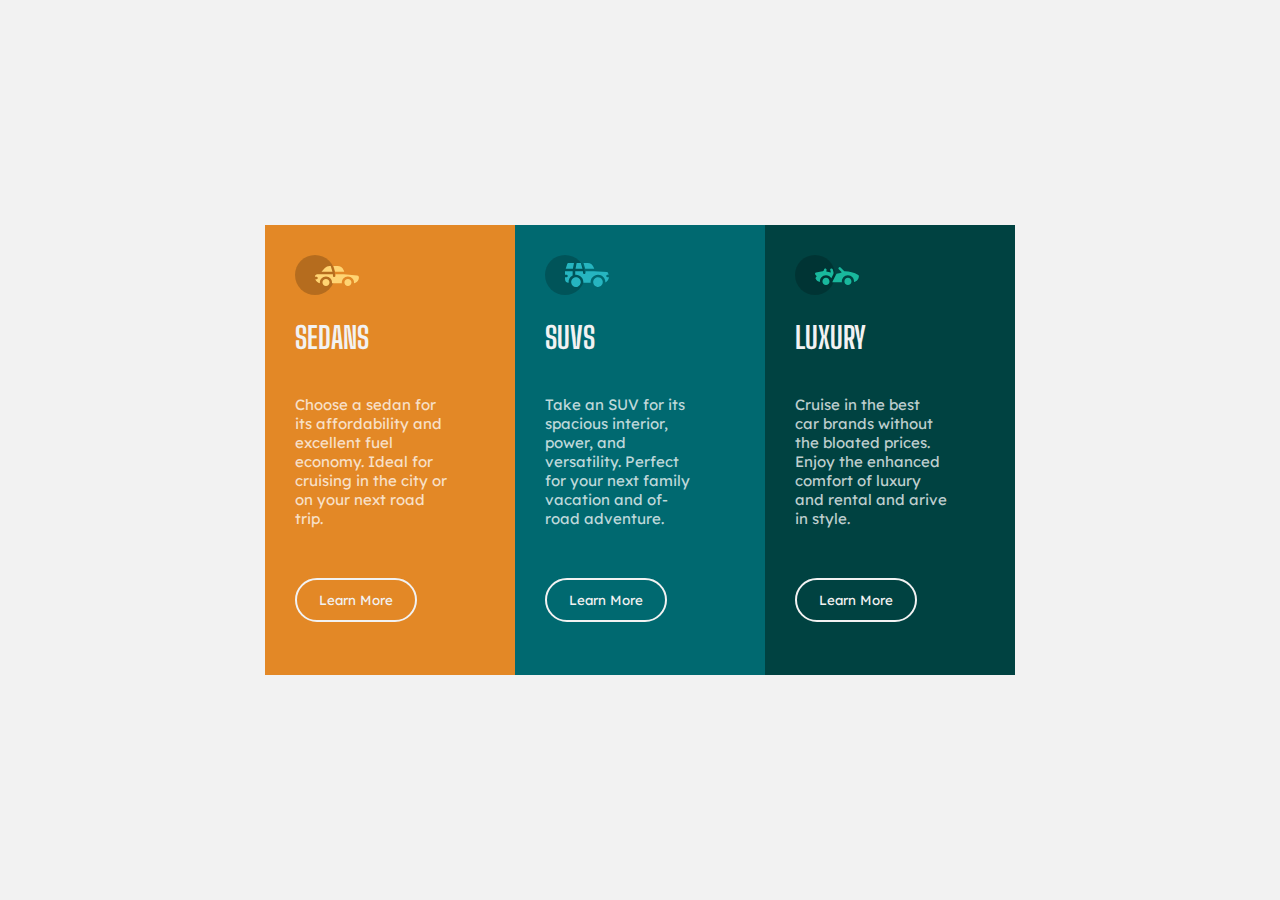
==== grid and flexbox with zuri/grid.html @ 2060723f "commit" ====
<!DOCTYPE html>
<html lang="en">
<head>
    <meta charset="UTF-8">
    <meta http-equiv="X-UA-Compatible" content="IE=edge">
    <meta name="viewport" content="width=device-width, initial-scale=1.0">
    <title>Document</title>
    <link rel="stylesheet" href="style.css">
</head>
<body>
    <main class="center">
        <section id="grid">
            <div class="grid-item">
                <div class="text">
                    <img src="icon-sedans.svg">
                    <h1>SEDANS</h1>
                    <p>Choose a sedan for its affordability and excellent fuel economy.
                        Ideal for cruising in the city or on your next road trip.
                    </p>
                    <button class="button1">Learn More</button>
                </div>
            </div>
            <div class="grid-item">
                <div class="text">
                    <img src="Copy of icon-suvs.svg">
                    <h1>SUVS</h1>
                    <p>Take an SUV for its spacious interior, power, and versatility. Perfect
                        for your next family vacation and of-road adventure.
                    </p>
                    <button class="button2">Learn More</button>
                </div>
            </div>
            <div class="grid-item">
                <div class="text">
                    <img src="Copy of icon-luxury.svg">
                    <h1>LUXURY</h1>
                    <p>
                        Cruise in the best car brands without the bloated prices. Enjoy the enhanced
                        comfort of luxury and rental and arive in style.
                    </p>
                    <button class="button3">Learn More</button>
                </div>
            </div>
        </section>
    </main>
</body>
</html>
---- grid and flexbox with zuri/style.css ----
@import url("https://fonts.googleapis.com/css2?family=Lexend+Deca&display=swap");
@import url("https://fonts.googleapis.com/css2?family=Big+Shoulders+Display:wght@700&display=swap");
*{
    margin: 0;
    padding: 0;
    box-sizing: border-box;
}
/* colors */

:root{
    /* Primary */
    --bright-orange: hsl(31, 77%, 52%);
    --dark-cyan: hsl(184, 100%, 22%);
    --very-dark-cyan: hsl(179, 100%, 13%);
    /* Neutral */
    --transparent-white: hsla(0, 0%, 100%, 0.75);
    --very-light-gray: hsl(0, 0%, 95%);
}
body{
    background: var(--very-light-gray);
    font-size: 15px;
}
body h1{
    font-family: 'Big Shoulders Display', sans-serif;
    color: var(--very-light-gray);
}
body p{
    font-family: 'Lexend Deca', sans-serif;
    color: var(--transparent-white);
    margin-top: 40px;
}
img{
    margin-bottom: 20px;
}
.text{
    padding: 30px;
    width: 85%;
}
button{
    font-family: 'Lexend Deca', sans-serif;
    color: var(--very-light-gray);
    padding: 12px;
    width: 80%;
    border: var(--very-light-gray) 2px solid;
    background: none;
    border-radius: 30px;
    transition: 0.3s ease-in-out;
    margin-top: 50px;
}
.button1:hover{
    cursor: pointer;
    color: var(--bright-orange);
    background: var(--very-light-gray);
    border: var(--very-light-gray) 2px solid;
}
.button2:hover{
    cursor: pointer;
    color: var(--dark-cyan);
    background: var(--very-light-gray);
    border: var(--very-light-gray) 2px solid;
}
.button3:hover{
    cursor: pointer;
    color: var(--very-dark-cyan);
    background: var(--very-light-gray);
    border: var(--very-light-gray) 2px solid;
}
.center{
    height: 100vh;
    display: flex;
    justify-content: center;
    align-items: center;
}
#flex{
    display: flex;
    flex-wrap: nowrap;
    width: 750px;
    height: 450px;
    border-radius: 5px;
    background: var(--bright-orange);
}
.flex-item1{
    min-width: 110px;
    width: 35%;
    height: 100%;
    background: var(--bright-orange);
}
.flex-item2{
    min-width: 110px;
    width: 35%;
    height: 100%;
    background: var(--dark-cyan);
}
.flex-item3{
    min-width: 110px;
    width: 35%;
    height: 100%;
    background: var(--very-dark-cyan);
}
section{
    height: 450px;
    width: 750px;
    border-radius: 5px;
}
#grid{
    display: grid;
    grid-template-columns: repeat(3, 1fr);
    grid-template-rows: repeat(2, 100%);
    background: var(--bright-orange);
}
.grid-item:nth-child(1){
    background: var(--bright-orange);
}
.grid-item:nth-child(2){
    background: var(--dark-cyan);
}
.grid-item:nth-child(3){
    background: var(--very-dark-cyan);
}
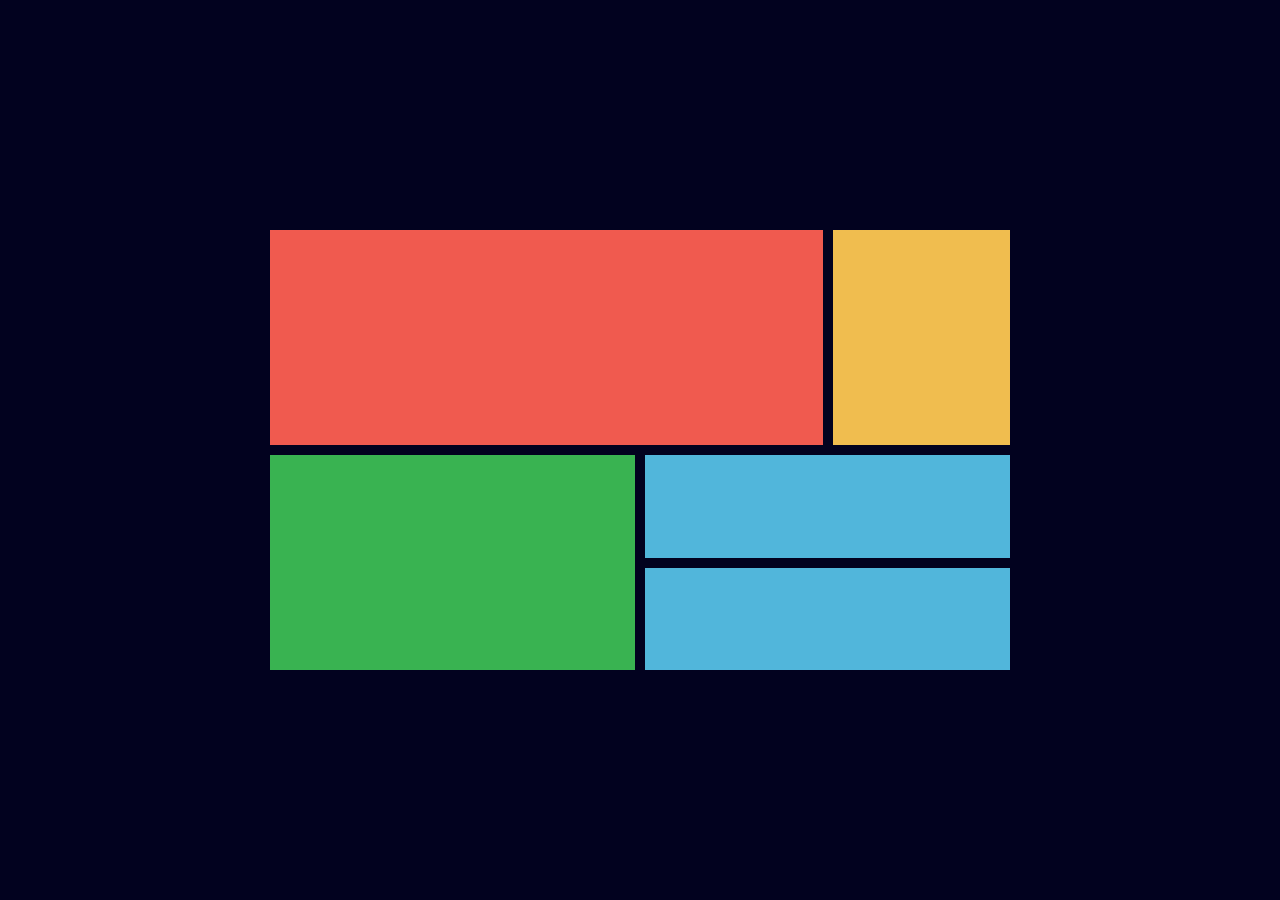
==== commit 2500b66c: "mistakes" ====
--- a/grid and flexbox with zuri/grid.html
+++ b/grid and flexbox with zuri/grid.html
@@ -7,39 +7,18 @@
     <title>Document</title>
     <link rel="stylesheet" href="style.css">
 </head>
-<body>
+<body id="grid-background">
     <main class="center">
         <section id="grid">
             <div class="grid-item">
-                <div class="text">
-                    <img src="icon-sedans.svg">
-                    <h1>SEDANS</h1>
-                    <p>Choose a sedan for its affordability and excellent fuel economy.
-                        Ideal for cruising in the city or on your next road trip.
-                    </p>
-                    <button class="button1">Learn More</button>
-                </div>
             </div>
             <div class="grid-item">
-                <div class="text">
-                    <img src="Copy of icon-suvs.svg">
-                    <h1>SUVS</h1>
-                    <p>Take an SUV for its spacious interior, power, and versatility. Perfect
-                        for your next family vacation and of-road adventure.
-                    </p>
-                    <button class="button2">Learn More</button>
-                </div>
             </div>
             <div class="grid-item">
-                <div class="text">
-                    <img src="Copy of icon-luxury.svg">
-                    <h1>LUXURY</h1>
-                    <p>
-                        Cruise in the best car brands without the bloated prices. Enjoy the enhanced
-                        comfort of luxury and rental and arive in style.
-                    </p>
-                    <button class="button3">Learn More</button>
-                </div>
+            </div>
+            <div class="grid-item">
+            </div>
+            <div class="grid-item">
             </div>
         </section>
     </main>
--- a/grid and flexbox with zuri/style.css
+++ b/grid and flexbox with zuri/style.css
@@ -19,6 +19,9 @@
 body{
     background: var(--very-light-gray);
     font-size: 15px;
+}
+#grid-background{
+    background: #02021f;
 }
 body h1{
     font-family: 'Big Shoulders Display', sans-serif;
@@ -104,16 +107,33 @@
 }
 #grid{
     display: grid;
-    grid-template-columns: repeat(3, 1fr);
-    grid-template-rows: repeat(2, 100%);
-    background: var(--bright-orange);
+    grid-template-columns: repeat(4, 1fr);
+    grid-template-rows: repeat(4, 1fr);
+    grid-gap: 10px;
+    padding: 5px;
 }
 .grid-item:nth-child(1){
-    background: var(--bright-orange);
+    grid-column: 1/4;
+    grid-row: 1/3;
+    background: #f05a4f;
 }
 .grid-item:nth-child(2){
-    background: var(--dark-cyan);
+    grid-column: 4/5;
+    grid-row: 1/3;
+    background: #f0bd4f;
 }
 .grid-item:nth-child(3){
-    background: var(--very-dark-cyan);
+    background: #39b351;
+    grid-column: 1/3;
+    grid-row: 3/5;
+}
+.grid-item:nth-child(4){
+    background:#51b6db;
+    grid-column: 3/5;
+    grid-row: 3/4;
+}
+.grid-item:nth-child(5){
+    background:#51b6db;
+    grid-column: 3/5;
+    grid-row: 4/5;
 }